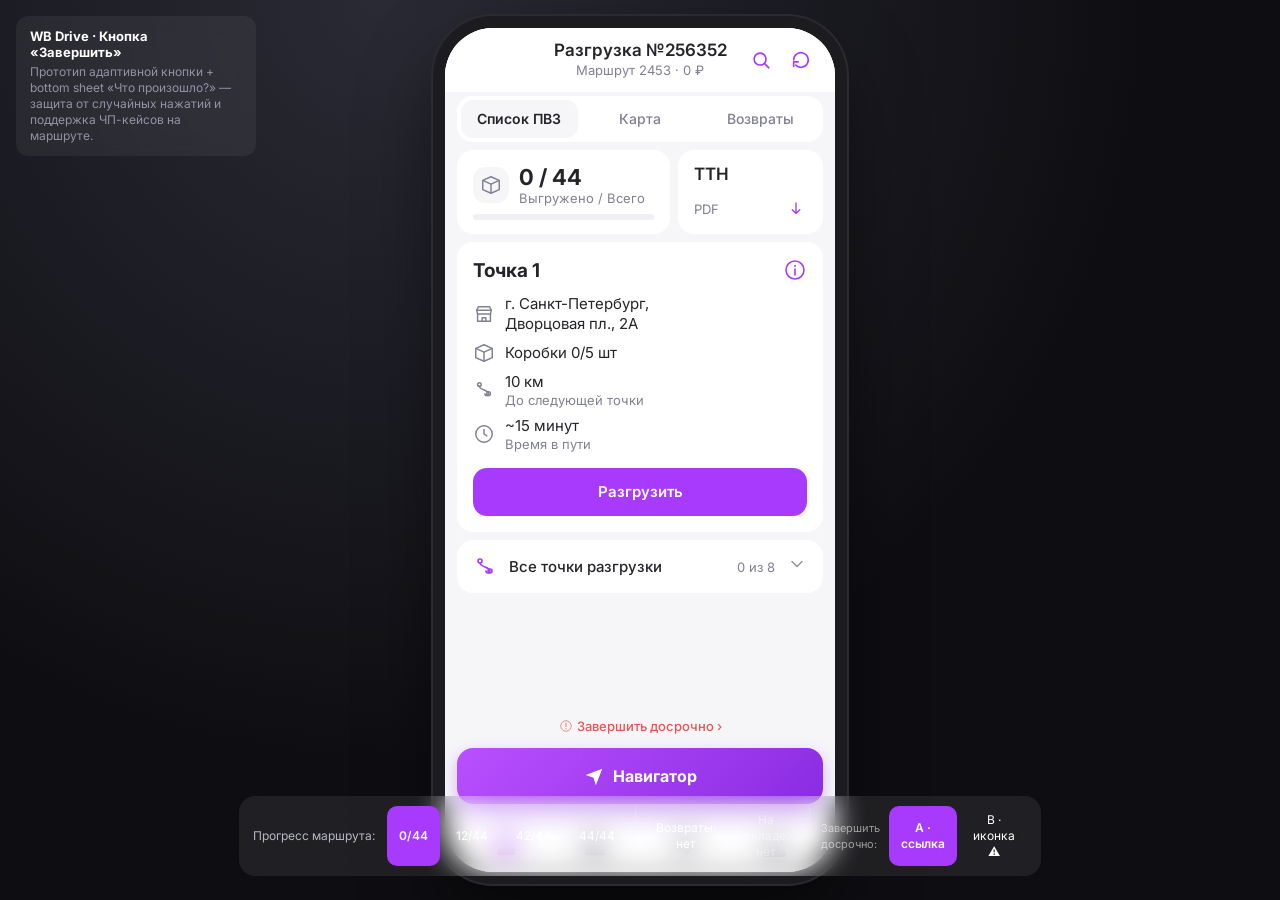
==== finish-route.html @ 44e864cf "feat(finish-route): прототип кнопки «Завершить поездку» (Склад→ПВЗ) Защита от случайных нажатий на м" ====
<!DOCTYPE html>
<html lang="ru">
<head>
    <meta charset="UTF-8" />
    <meta name="viewport" content="width=device-width, initial-scale=1.0, maximum-scale=1.0, user-scalable=no, viewport-fit=cover" />
    <meta name="theme-color" content="#f6f6f9" />
    <title>WB Drive — кнопка «Завершить» (прототип)</title>

    <link rel="preconnect" href="https://fonts.googleapis.com" />
    <link rel="preconnect" href="https://fonts.gstatic.com" crossorigin />
    <link href="https://fonts.googleapis.com/css2?family=Inter:wght@400;500;600;700&family=Roboto:wght@400&display=swap" rel="stylesheet" />

    <link rel="stylesheet" href="styles.css?v=8" />
    <link rel="stylesheet" href="finish-route.css?v=7" />
</head>
<body>
    <!-- Подсказка для десктопа -->
    <aside class="desk-hint" aria-hidden="true">
        <div class="desk-hint__inner">
            <strong>WB Drive · Кнопка «Завершить»</strong>
            <span>Прототип адаптивной кнопки + bottom sheet «Что произошло?» — защита от случайных нажатий и поддержка ЧП-кейсов на маршруте.</span>
        </div>
    </aside>

    <!-- Переключатель состояний прогресса (виден только на десктопе) -->
    <div class="state-switcher" id="stateSwitcher" aria-label="Демо-состояния">
        <span class="state-switcher__label">Прогресс маршрута:</span>
        <div class="state-switcher__buttons" id="stateButtons"></div>
    </div>

    <!-- Мобильный фрейм -->
    <div class="phone" id="phone">
        <div class="phone__screen" id="screen">
            <!-- Контент рендерится JS -->
        </div>
    </div>

    <!-- SVG sprite -->
    <svg width="0" height="0" style="position:absolute" aria-hidden="true">
        <defs>
            <!-- Базовые -->
            <symbol id="i-search" viewBox="0 0 24 24">
                <circle cx="11" cy="11" r="6.5" fill="none" stroke="currentColor" stroke-width="1.8"/>
                <path d="M16 16l4.5 4.5" fill="none" stroke="currentColor" stroke-width="1.8" stroke-linecap="round"/>
            </symbol>
            <symbol id="i-refresh" viewBox="0 0 24 24">
                <path d="M4 12a8 8 0 1 1 2.34 5.66" fill="none" stroke="currentColor" stroke-width="1.8" stroke-linecap="round"/>
                <path d="M4 19v-5h5" fill="none" stroke="currentColor" stroke-width="1.8" stroke-linecap="round" stroke-linejoin="round"/>
            </symbol>
            <symbol id="i-close" viewBox="0 0 24 24">
                <path d="M6 6l12 12M18 6L6 18" fill="none" stroke="currentColor" stroke-width="1.8" stroke-linecap="round"/>
            </symbol>
            <symbol id="i-chevron-down" viewBox="0 0 24 24">
                <path d="M6 9l6 6 6-6" fill="none" stroke="currentColor" stroke-width="1.8" stroke-linecap="round" stroke-linejoin="round"/>
            </symbol>
            <symbol id="i-chevron-right" viewBox="0 0 24 24">
                <path d="M9 6l6 6-6 6" fill="none" stroke="currentColor" stroke-width="1.8" stroke-linecap="round" stroke-linejoin="round"/>
            </symbol>
            <symbol id="i-info" viewBox="0 0 24 24">
                <circle cx="12" cy="12" r="9" fill="none" stroke="currentColor" stroke-width="1.6"/>
                <circle cx="12" cy="8" r="1" fill="currentColor"/>
                <path d="M12 11v6" fill="none" stroke="currentColor" stroke-width="1.6" stroke-linecap="round"/>
            </symbol>
            <symbol id="i-arrow-down" viewBox="0 0 24 24">
                <path d="M12 4v14m0 0l-5-5m5 5l5-5" fill="none" stroke="currentColor" stroke-width="1.8" stroke-linecap="round" stroke-linejoin="round"/>
            </symbol>

            <!-- Иконки точки -->
            <symbol id="i-shop" viewBox="0 0 24 24">
                <path d="M4 8h16l-1 4H5L4 8z" fill="none" stroke="currentColor" stroke-width="1.6" stroke-linejoin="round"/>
                <path d="M5 12v8h14v-8" fill="none" stroke="currentColor" stroke-width="1.6" stroke-linejoin="round"/>
                <path d="M4 8l2-4h12l2 4" fill="none" stroke="currentColor" stroke-width="1.6" stroke-linejoin="round"/>
                <path d="M10 20v-4h4v4" fill="none" stroke="currentColor" stroke-width="1.6" stroke-linejoin="round"/>
            </symbol>
            <symbol id="i-warehouse" viewBox="0 0 24 24">
                <path d="M3 10l9-5 9 5v9a1 1 0 01-1 1H4a1 1 0 01-1-1v-9z" fill="none" stroke="currentColor" stroke-width="1.6" stroke-linejoin="round"/>
                <rect x="8" y="13" width="8" height="7" fill="none" stroke="currentColor" stroke-width="1.6"/>
                <path d="M8 17h8" stroke="currentColor" stroke-width="1.6"/>
                <text x="12" y="9" font-family="Inter" font-size="3.5" font-weight="700" text-anchor="middle" fill="currentColor">WB</text>
            </symbol>
            <symbol id="i-box" viewBox="0 0 24 24">
                <path d="M3 7l9-4 9 4-9 4-9-4z" fill="none" stroke="currentColor" stroke-width="1.6" stroke-linejoin="round"/>
                <path d="M3 7v10l9 4 9-4V7" fill="none" stroke="currentColor" stroke-width="1.6" stroke-linejoin="round"/>
                <path d="M12 11v10" fill="none" stroke="currentColor" stroke-width="1.6"/>
            </symbol>
            <symbol id="i-route" viewBox="0 0 24 24">
                <path d="M7 4a2 2 0 110 4 2 2 0 010-4z" fill="none" stroke="currentColor" stroke-width="1.6"/>
                <path d="M7 8c0 4 10 4 10 8a2 2 0 11-4 0" fill="none" stroke="currentColor" stroke-width="1.6" stroke-linecap="round"/>
                <path d="M17 18a2 2 0 110-4 2 2 0 010 4z" fill="none" stroke="currentColor" stroke-width="1.6"/>
            </symbol>
            <symbol id="i-clock" viewBox="0 0 24 24">
                <circle cx="12" cy="12" r="9" fill="none" stroke="currentColor" stroke-width="1.6"/>
                <path d="M12 7v5l3 2" fill="none" stroke="currentColor" stroke-width="1.6" stroke-linecap="round" stroke-linejoin="round"/>
            </symbol>
            <symbol id="i-file" viewBox="0 0 24 24">
                <path d="M7 3h7l4 4v13a1 1 0 01-1 1H7a1 1 0 01-1-1V4a1 1 0 011-1z" fill="none" stroke="currentColor" stroke-width="1.6" stroke-linejoin="round"/>
                <path d="M14 3v4h4" fill="none" stroke="currentColor" stroke-width="1.6" stroke-linejoin="round"/>
                <path d="M9 13h6M9 16h4" stroke="currentColor" stroke-width="1.6" stroke-linecap="round"/>
            </symbol>

            <!-- Статусы точек -->
            <symbol id="i-check" viewBox="0 0 24 24">
                <path d="M5 12l4.5 4.5L19 7" fill="none" stroke="currentColor" stroke-width="2.2" stroke-linecap="round" stroke-linejoin="round"/>
            </symbol>
            <symbol id="i-dot" viewBox="0 0 24 24">
                <circle cx="12" cy="12" r="4" fill="currentColor"/>
            </symbol>

            <!-- Тревога / навигация -->
            <symbol id="i-warning" viewBox="0 0 24 24">
                <circle cx="12" cy="12" r="9" fill="none" stroke="currentColor" stroke-width="1.6"/>
                <path d="M12 7v6" stroke="currentColor" stroke-width="2" stroke-linecap="round"/>
                <circle cx="12" cy="16.5" r="1.1" fill="currentColor"/>
            </symbol>
            <symbol id="i-navigator" viewBox="0 0 24 24">
                <path d="M3 11l18-7-7 18-2.5-8L3 11z" fill="currentColor"/>
            </symbol>
            <symbol id="i-phone" viewBox="0 0 24 24">
                <path d="M5 4h3l2 5-2.5 1.5a11 11 0 005 5L14 13l5 2v3a2 2 0 01-2 2A14 14 0 013 6a2 2 0 012-2z" fill="currentColor"/>
            </symbol>
            <symbol id="i-back" viewBox="0 0 24 24">
                <path d="M15 6l-6 6 6 6" fill="none" stroke="currentColor" stroke-width="1.8" stroke-linecap="round" stroke-linejoin="round"/>
            </symbol>
            <symbol id="i-arrow-right" viewBox="0 0 24 24">
                <path d="M5 12h14m0 0l-6-6m6 6l-6 6" fill="none" stroke="currentColor" stroke-width="2" stroke-linecap="round" stroke-linejoin="round"/>
            </symbol>
            <symbol id="i-confetti" viewBox="0 0 24 24">
                <path d="M5 19l4-12 8 6-12 6z" fill="none" stroke="currentColor" stroke-width="1.6" stroke-linejoin="round"/>
                <path d="M16 4l1 2M19 7l2 1M18 11l2-1" stroke="currentColor" stroke-width="1.6" stroke-linecap="round"/>
            </symbol>

            <!-- Иконки тапбара (из основного прототипа) -->
            <symbol id="i-briefcase" viewBox="0 0 24 24">
                <path fill="currentColor" fill-rule="evenodd" d="M10 15c0 .5523.4477 1 1 1h2c.5523 0 1-.4477 1-1h6c.5523 0 1 .4477 1 1v4c0 1.1046-.8954 2-2 2H5c-1.1046 0-2-.8954-2-2v-4c0-.5523.4477-1 1-1h6zm4-13c1.6568 0 3 1.3432 3 3v2h3c1.1046 0 2 .8954 2 2v2c0 1.1046-.8954 2-2 2h-6c0-.5523-.4477-1-1-1h-2c-.5523 0-1 .4477-1 1H4c-1.1046 0-2-.8954-2-2V9c0-1.1046.8954-2 2-2h3V5c0-1.6568 1.3432-3 3-3zm0 2h-4c-.5523 0-1 .4477-1 1v2h6V5c0-.5523-.4477-1-1-1z" clip-rule="evenodd"/>
            </symbol>
            <symbol id="i-wallet" viewBox="0 0 24 24">
                <path fill="currentColor" fill-rule="evenodd" d="M17.1094 2.8083c1.0595-.0952 2.0086.6559 2.1592 1.7089.0078.0547-.0329.1052-.0879.1094L4.8584 5.7341c-.6897.0874-.8584.4926-.8584.9902 0 .7044.571 1.2752 1.2754 1.2754H20c1.1045 0 1.9998.8956 2 2v10c0 1.1046-.8954 2-2 2H4c-1.1046 0-2-.8954-2-2V6.7243c0-1.4929.6067-2.7244 2.5762-2.9697zM18.0117 13c-1.12 0-2.0117.8917-2.0117 2.0114 0 1.12.8917 1.9883 2.0117 1.9883C19.1316 16.9995 20 16.1313 20 15.0114c0-1.1199-.8684-2.0116-1.9883-2.0117z" clip-rule="evenodd"/>
            </symbol>
            <symbol id="i-chat" viewBox="0 0 24 24">
                <path fill="currentColor" fill-rule="evenodd" d="M12 2c5.1276 0 9.9998 2.556 10 8.333-.6507 7.4835-6.6374 10.3936-9.2295 11.3096-.6014.2124-1.1875-.246-1.1875-.8838v-1.0479c-.0001-.5692-.4713-1.0322-1.0391-1.0742C8.0629 18.4532 2 17.2927 2 10.333 2.0002 4.556 6.8724 2 12 2zM7 11c-.5523 0-1 .4477-1 1s.4477 1 1 1h6c.5523 0 1-.4477 1-1s-.4477-1-1-1H7zm0-4c-.5523 0-1 .4477-1 1 0 .5523.4477 1 1 1h10c.5523 0 1-.4477 1-1 0-.5523-.4477-1-1-1H7z" clip-rule="evenodd"/>
            </symbol>
            <symbol id="i-profile-tab" viewBox="0 0 20 20">
                <path fill="currentColor" d="M14.3441 5.2632C14.3441 2.6565 13.2581 0 9.9999 0C6.7418 0 5.6557 2.6079 5.6557 5.2632C5.6557 7.9184 7.5808 10 9.9999 10C12.4191 10 14.3441 7.8698 14.3441 5.2632Z"/>
                <path fill="currentColor" d="M20 18.1818C20 19.186 19.186 20 18.1818 20H1.8182C0.814 20 0 19.186 0 18.1818V17.7234C0.0655 16.7769 0.5023 15.7455 1.1711 15.0592C2.5785 13.6149 5.5463 11.8182 10 11.8182C14.8804 11.8182 17.7497 13.7285 19.0092 15.1614C19.5612 15.7895 19.9427 16.8966 20 17.7234V18.1818Z"/>
            </symbol>
        </defs>
    </svg>

    <script src="finish-route.js?v=7"></script>
</body>
</html>
---- styles.css ----
/* ============================================================
   WB Drive · Help (prototype)
   Дизайн-токены взяты 1:1 из Figma:
     - --mo-bg-level--1, --mo-bg-level-1-base, --mo-bg-level-2
     - --mo-text-icon-primary, --mo-text-icon-secondary
     - --mo-separator-default
     - радиусы CRx4 (16), CRx6 (24), CRx7 (28)
     - spacing SPx0.5..SPx4 (2..16)
     - typography: action 17/20, body 15/20, title2 19/23, title1 24/29
   ============================================================ */

:root {
    /* — Colors — */
    --mo-bg-level--1: #f6f6f9;
    --mo-bg-level-1-base: #ffffff;
    --mo-bg-level-2: #f6f6f9;
    --mo-bg-level-3: #efeff4;
    --mo-text-icon-primary: #242429;
    --mo-text-icon-secondary: #808093;
    --mo-text-icon-tertiary: #9393a5;
    --mo-controls-secondary-default: #f1f1f5;
    --mo-controls-text-icon-secondary-default: #8f8fa3;
    --mo-separator-default: rgba(119, 119, 136, 0.15);
    --mo-accent-purple: #a73afd; /* WB-фиолетовый из дизайн-системы (DS UI-kit) */
    --mo-accent-purple-soft: rgba(167, 58, 253, 0.08);
    --mo-tabbar-inactive: #808093; /* Цвет неактивных иконок таббара из Figma */

    /* Chips-табы из дизайн-системы (--chips/bg|text/defaulton|defaultoff) */
    --chips-bg-on: #f2e6fe;
    --chips-text-on: #a73afd;
    --chips-bg-off: #f3f3f7;
    --chips-text-off: #242429;
    --mo-warning-bg: #fff4d6;
    --mo-warning-fg: #8a6300;
    --mo-info-bg: #e8eaff;
    --mo-info-fg: #3938a3;

    /* — Radii — */
    --mo-CRx2: 8px;
    --mo-CRx4: 16px;
    --mo-CRx5: 20px;
    --mo-CRx6: 24px;
    --mo-CRx7: 28px;
    --mo-CRpill: 999px;

    /* — Spacing — */
    --mo-SPx0-5: 2px;
    --mo-SPx1: 4px;
    --mo-SPx1-5: 6px;
    --mo-SPx2: 8px;
    --mo-SPx3: 12px;
    --mo-SPx4: 16px;
    --mo-SPx5: 20px;
    --mo-SPx6: 24px;

    /* — Typography (Figma: ALS Hauss → fallback Inter) — */
    --font-family: 'Inter', -apple-system, BlinkMacSystemFont, 'Segoe UI', Roboto, 'Helvetica Neue', sans-serif;
    --font-size-body: 15px;
    --font-line-body: 20px;
    --font-size-action: 17px;
    --font-line-action: 20px;
    --font-size-title2: 19px;
    --font-line-title2: 23px;
    --font-size-title1: 24px;
    --font-line-title1: 29px;
    --font-size-caption: 13px;
    --font-line-caption: 16px;

    /* — Shadows — */
    --mo-shadow-tabbar: 0 -4px 8px rgba(24, 24, 27, 0.07);
    --mo-shadow-card: 0 4px 16px rgba(24, 24, 27, 0.06);
}

/* ============================================================
   Reset
   ============================================================ */
*,
*::before,
*::after {
    box-sizing: border-box;
}

html,
body {
    margin: 0;
    padding: 0;
    height: 100%;
    background: #18181b;
    font-family: var(--font-family);
    color: var(--mo-text-icon-primary);
    -webkit-font-smoothing: antialiased;
    -moz-osx-font-smoothing: grayscale;
}

button {
    font-family: inherit;
    border: none;
    background: none;
    padding: 0;
    cursor: pointer;
    color: inherit;
}

ul,
ol {
    margin: 0;
    padding: 0;
    list-style: none;
}

a {
    color: inherit;
    text-decoration: none;
}

/* Защита от «гигантских» SVG: если у иконки в .phone не задан размер
   (ни через атрибуты, ни через специфичный CSS-селектор) — даём ей
   дефолт 24×24, чтобы она не вылезла за макет в дефолтных 300×150.
   Скоуп ограничен .phone, чтобы не задеть спрайт с <symbol>'ами,
   а селектор :not([width]) — чтобы не переопределить иконки
   статус-бара (там свои нестандартные размеры). */
.phone svg:not([width]) {
    flex-shrink: 0;
    width: 24px;
    height: 24px;
}

/* ============================================================
   Phone frame (макет видим на десктопе как «телефон в руке»)
   ============================================================ */
.desk-hint {
    display: none;
    position: fixed;
    top: 16px;
    left: 16px;
    z-index: 10;
    color: #9393a5;
    font-size: 12px;
    line-height: 16px;
    max-width: 240px;
}
.desk-hint__inner {
    display: flex;
    flex-direction: column;
    gap: 4px;
    padding: 12px 14px;
    border-radius: 12px;
    background: rgba(255, 255, 255, 0.06);
    backdrop-filter: blur(10px);
}
.desk-hint strong {
    color: #fff;
    font-size: 13px;
}

@media (min-width: 600px) {
    body {
        background: radial-gradient(circle at 30% 0%, #2a2a35 0%, #0e0e12 60%);
        min-height: 100vh;
        display: grid;
        place-items: center;
    }
    .desk-hint {
        display: block;
    }
}

/* Переключатель прототипа (виден только на десктопе, не мешает в мобайле) */
.proto-switch {
    display: none;
    position: fixed;
    top: 16px;
    right: 16px;
    z-index: 20;
    background: rgba(255, 255, 255, 0.06);
    backdrop-filter: blur(10px);
    color: #fff;
    padding: 8px 14px;
    border-radius: 20px;
    font-size: 12px;
    line-height: 16px;
    text-decoration: none;
    transition: background 0.15s ease;
}
.proto-switch:hover {
    background: rgba(255, 255, 255, 0.12);
}
@media (min-width: 600px) {
    .proto-switch {
        display: block;
    }
}

.phone {
    width: 100%;
    max-width: 100%;
    height: 100vh;
    height: 100dvh;
    background: var(--mo-bg-level--1);
    overflow: hidden;
    position: relative;
}

.phone__screen {
    height: 100%;
    overflow: hidden;
    position: relative;
}

@media (min-width: 600px) {
    .phone {
        width: 390px;
        height: 844px;
        border-radius: 48px;
        box-shadow:
            0 0 0 12px #1c1c20,
            0 0 0 14px #2a2a30,
            0 40px 80px rgba(0, 0, 0, 0.6);
        overflow: hidden;
    }
    .phone__screen {
        border-radius: 36px;
        height: 100%;
    }
}

/* ============================================================
   Status bar (Android-style из Figma)
   ============================================================ */
.statusbar {
    height: 32px;
    padding: 0 24px;
    display: flex;
    align-items: center;
    justify-content: space-between;
    font-size: 14px;
    font-weight: 500;
    color: var(--mo-text-icon-primary);
    background: var(--mo-bg-level-1-base);
    flex-shrink: 0;
}
.statusbar__time {
    font-variant-numeric: tabular-nums;
}
.statusbar__icons {
    display: flex;
    gap: 6px;
    align-items: center;
}
.statusbar__icons span {
    display: inline-block;
    width: 16px;
    height: 12px;
    background: currentColor;
    -webkit-mask-repeat: no-repeat;
    -webkit-mask-position: center;
    -webkit-mask-size: contain;
    mask-repeat: no-repeat;
    mask-position: center;
    mask-size: contain;
}

/* ============================================================
   Layout: page = column (header + scrollable content + tabbar)
   ============================================================ */
.page {
    display: flex;
    flex-direction: column;
    height: 100%;
    background: var(--mo-bg-level--1);
}

.page__scroll {
    flex: 1;
    overflow-y: auto;
    overflow-x: hidden;
    -webkit-overflow-scrolling: touch;
}

.page__scroll::-webkit-scrollbar {
    width: 0;
}

/* ============================================================
   Navbar
   ============================================================ */
.navbar {
    background: var(--mo-bg-level-1-base);
    padding: 8px 8px 12px;
    display: flex;
    align-items: center;
    gap: 4px;
    min-height: 44px;
    flex-shrink: 0;
    border-bottom-left-radius: var(--mo-CRx6);
    border-bottom-right-radius: var(--mo-CRx6);
}
.navbar--flat {
    border-radius: 0;
    border-bottom: 1px solid var(--mo-separator-default);
    padding: 8px 12px;
}
.navbar__btn {
    width: 44px;
    height: 44px;
    border-radius: 50%;
    display: grid;
    place-items: center;
    color: var(--mo-text-icon-primary);
    flex-shrink: 0;
    transition: background 0.15s ease;
}
.navbar__btn:active {
    background: var(--mo-controls-secondary-default);
}
.navbar__btn svg {
    width: 24px;
    height: 24px;
}
.navbar__title {
    flex: 1;
    text-align: center;
    font-size: var(--font-size-action);
    line-height: var(--font-line-action);
    font-weight: 600;
    color: var(--mo-text-icon-primary);
    overflow: hidden;
    white-space: nowrap;
    text-overflow: ellipsis;
    /* Симметрию обеспечивают две навбар-кнопки 44x44 слева и справа
       (правая может быть невидимым placeholder'ом). */
}

/* Большая шапка профиля */
.profile-header {
    background: var(--mo-bg-level-1-base);
    border-bottom-left-radius: var(--mo-CRx6);
    border-bottom-right-radius: var(--mo-CRx6);
    padding-bottom: 8px;
}
.profile-header__top {
    display: flex;
    justify-content: flex-end;
    padding: 12px 20px 0;
}
.profile-header__top button {
    width: 44px;
    height: 44px;
    display: grid;
    place-items: center;
    color: var(--mo-accent-purple);
}
.profile-header__top button svg {
    width: 24px;
    height: 24px;
}
.profile-avatar {
    margin: 0 auto;
    width: 88px;
    height: 88px;
    border-radius: var(--mo-CRx7);
    background: var(--mo-bg-level-2);
    display: grid;
    place-items: center;
    color: var(--mo-text-icon-tertiary);
}
.profile-name {
    text-align: center;
    margin-top: 12px;
    font-size: var(--font-size-title1);
    line-height: var(--font-line-title1);
    font-weight: 700;
}
.profile-role {
    text-align: center;
    margin-top: 4px;
    font-size: var(--font-size-body);
    line-height: var(--font-line-body);
    color: var(--mo-text-icon-secondary);
}
.profile-databtn {
    margin: 12px auto 16px;
    display: flex;
    align-items: center;
    gap: 6px;
    color: var(--mo-controls-text-icon-secondary-default);
    font-size: var(--font-size-body);
    line-height: var(--font-line-body);
    font-weight: 500;
}
.profile-databtn svg {
    width: 16px;
    height: 16px;
}

/* ============================================================
   Card (контейнер группы list-item'ов)
   ============================================================ */
.card {
    background: var(--mo-bg-level-1-base);
    border-radius: var(--mo-CRx4);
    margin: 8px;
    padding: 16px;
    overflow: hidden;
}
.card + .card {
    margin-top: 0;
}
.card__title {
    font-size: var(--font-size-title2);
    line-height: var(--font-line-title2);
    font-weight: 700;
    color: var(--mo-text-icon-primary);
    margin: 0 0 4px;
}
.card__subtitle {
    font-size: var(--font-size-body);
    line-height: var(--font-line-body);
    color: var(--mo-text-icon-secondary);
    margin: 0 0 8px;
}

/* ============================================================
   List item (точно как в Figma 🔷 listItem / basic)
   ============================================================ */
.list-item {
    display: flex;
    align-items: center;
    gap: 16px;
    width: 100%;
    text-align: left;
    padding: 8px 0;
    position: relative;
    transition: background 0.15s ease;
    border-radius: 8px;
}
.list-item:active {
    background: var(--mo-bg-level--1);
}
.list-item + .list-item {
    border-top: 1px solid var(--mo-separator-default);
}
.list-item__icon {
    width: 24px;
    height: 24px;
    flex-shrink: 0;
    color: var(--mo-accent-purple);
    display: grid;
    place-items: center;
}
.list-item__icon svg {
    width: 24px;
    height: 24px;
}
.list-item__body {
    flex: 1;
    min-width: 0;
    display: flex;
    flex-direction: column;
    gap: 2px;
    padding: 4px 0;
}
.list-item__title {
    font-size: var(--font-size-action);
    line-height: var(--font-line-action);
    color: var(--mo-text-icon-primary);
    font-weight: 400;
    margin: 0;
    overflow: hidden;
    text-overflow: ellipsis;
}
.list-item__desc {
    font-size: var(--font-size-body);
    line-height: var(--font-line-body);
    color: var(--mo-text-icon-secondary);
    margin: 0;
    overflow: hidden;
    text-overflow: ellipsis;
    display: -webkit-box;
    -webkit-line-clamp: 2;
    -webkit-box-orient: vertical;
}
.list-item__chevron {
    width: 24px;
    height: 24px;
    flex-shrink: 0;
    color: var(--mo-text-icon-tertiary);
    display: grid;
    place-items: center;
}
.list-item__chevron svg {
    width: 24px;
    height: 24px;
}

/* ============================================================
   Поиск
   ============================================================ */
.search {
    margin: 8px;
    background: var(--mo-controls-secondary-default);
    border-radius: var(--mo-CRpill);
    display: flex;
    align-items: center;
    padding: 0 14px;
    height: 44px;
}
.search__icon {
    color: var(--mo-text-icon-tertiary);
    margin-right: 10px;
    display: grid;
    place-items: center;
}
.search__icon svg {
    width: 20px;
    height: 20px;
}
.search__input {
    flex: 1;
    border: none;
    outline: none;
    background: transparent;
    font-size: var(--font-size-action);
    line-height: var(--font-line-action);
    color: var(--mo-text-icon-primary);
    font-family: var(--font-family);
    min-width: 0;
}
.search__input::placeholder {
    color: var(--mo-text-icon-tertiary);
}
.search__clear {
    color: var(--mo-text-icon-tertiary);
    width: 24px;
    height: 24px;
    display: grid;
    place-items: center;
    border-radius: 50%;
}
.search__clear svg {
    width: 16px;
    height: 16px;
}
.search__clear[hidden] {
    display: none;
}

/* ============================================================
   Tabs / Chips (паттерн из DS UI-kit: --chips/bg|text/defaulton|off)
   Видим как в Figma /3-Баланс/История вывода средств:
   активный — soft purple (#F2E6FE / #A73AFD),
   неактивный — серый чип с тёмным текстом (#F3F3F7 / #242429).
   ============================================================ */
.tabs {
    position: sticky;
    top: 0;
    z-index: 5;
    background: var(--mo-bg-level--1);
    /* DS-отступы контейнера .🔶 addons: pt 8, pb 12, px 16 */
    padding: 8px 0 12px;
}
.tabs__row {
    display: flex;
    gap: 8px; /* DS: --spx2 */
    padding: 0 16px; /* DS: --spx4 */
    overflow-x: auto;
    overflow-y: hidden;
    scroll-behavior: smooth;
    -webkit-overflow-scrolling: touch;
    scrollbar-width: none;
}
.tabs__row::-webkit-scrollbar {
    display: none;
}
.tabchip {
    flex-shrink: 0;
    /* DS-композиция отступов: chip py 7px + label py 2px = 9px,
       chip px 8px + label px 4px = 12px */
    padding: 9px 12px;
    border-radius: 12px; /* DS: --brx3 */
    background: var(--chips-bg-off);
    color: var(--chips-text-off);
    font-size: 15px; /* DS: Body/body — horse */
    line-height: 22px;
    font-weight: 400;
    white-space: nowrap;
    transition: background 0.15s ease, color 0.15s ease;
    border: none;
}
.tabchip:active {
    filter: brightness(0.95);
}
.tabchip.is-active {
    background: var(--chips-bg-on);
    color: var(--chips-text-on);
}

.tab-intro {
    padding: 8px 16px 0;
    font-size: var(--font-size-body);
    line-height: var(--font-line-body);
    color: var(--mo-text-icon-secondary);
}

/* ============================================================
   Featured-карточка (Начало работы)
   ============================================================ */
.featured {
    display: flex;
    gap: 12px;
    align-items: center;
    background: linear-gradient(135deg, #2a1a3e 0%, #4d1f5a 60%, #7a2491 100%);
    color: #fff;
    margin: 0 8px 8px;
    padding: 16px;
    border-radius: var(--mo-CRx4);
    position: relative;
    overflow: hidden;
    text-align: left;
    width: calc(100% - 16px);
}
.featured::before {
    content: '';
    position: absolute;
    inset: 0;
    background: radial-gradient(circle at 90% 20%, rgba(255, 255, 255, 0.18), transparent 50%);
    pointer-events: none;
}
.featured__icon {
    width: 56px;
    height: 56px;
    border-radius: var(--mo-CRx4);
    background: rgba(255, 255, 255, 0.14);
    display: grid;
    place-items: center;
    color: #fff;
    flex-shrink: 0;
    position: relative;
    z-index: 1;
}
.featured__icon svg {
    width: 28px;
    height: 28px;
}
.featured__text {
    flex: 1;
    position: relative;
    z-index: 1;
}
.featured__title {
    font-size: var(--font-size-action);
    line-height: var(--font-line-action);
    font-weight: 600;
    margin: 0 0 4px;
}
.featured__subtitle {
    font-size: var(--font-size-caption);
    line-height: var(--font-line-caption);
    opacity: 0.85;
    margin: 0;
}
.featured__chevron {
    color: rgba(255, 255, 255, 0.7);
    flex-shrink: 0;
    position: relative;
    z-index: 1;
}
.featured__chevron svg {
    width: 24px;
    height: 24px;
}

/* ============================================================
   Поддержка-CTA внизу
   ============================================================ */
.support-cta {
    margin: 0 8px 16px;
    padding: 16px;
    background: var(--mo-bg-level-1-base);
    border-radius: var(--mo-CRx4);
    display: flex;
    gap: 12px;
    align-items: center;
    text-align: left;
    width: calc(100% - 16px);
}
.support-cta__icon {
    width: 44px;
    height: 44px;
    border-radius: 50%;
    background: var(--mo-accent-purple-soft);
    color: var(--mo-accent-purple);
    display: grid;
    place-items: center;
    flex-shrink: 0;
}
.support-cta__icon svg {
    width: 24px;
    height: 24px;
}
.support-cta__body {
    flex: 1;
}
.support-cta__title {
    font-size: var(--font-size-action);
    line-height: var(--font-line-action);
    font-weight: 600;
    margin: 0 0 2px;
}
.support-cta__desc {
    font-size: var(--font-size-body);
    line-height: var(--font-line-body);
    color: var(--mo-text-icon-secondary);
    margin: 0;
}

/* ============================================================
   Tabbar
   ============================================================ */
.tabbar {
    background: var(--mo-bg-level-1-base);
    box-shadow: var(--mo-shadow-tabbar);
    flex-shrink: 0;
    padding-bottom: env(safe-area-inset-bottom);
}
.tabbar__row {
    display: flex;
}
.tabbar__tab {
    flex: 1;
    display: grid;
    place-items: center;
    padding: 12px 8px;
    color: var(--mo-tabbar-inactive);
}
.tabbar__tab svg {
    width: 24px;
    height: 24px;
}
.tabbar__tab.is-active {
    color: var(--mo-accent-purple);
}
.tabbar__home {
    width: 72px;
    height: 2px;
    background: var(--mo-text-icon-primary);
    margin: 24px auto 8px;
    border-radius: 8px;
}

/* ============================================================
   Версия приложения
   ============================================================ */
.app-version {
    padding: 16px;
    text-align: center;
    font-family: 'Roboto', sans-serif;
    font-size: 12px;
    line-height: 16px;
}
.app-version__label {
    color: var(--mo-text-icon-tertiary);
}
.app-version__value {
    color: #000;
}

/* ============================================================
   Article (имитация WebView)
   ============================================================ */
.webview-badge {
    position: absolute;
    top: 6px;
    right: 8px;
    background: rgba(0, 0, 0, 0.65);
    color: #fff;
    padding: 4px 8px;
    border-radius: 6px;
    font-size: 10px;
    line-height: 12px;
    letter-spacing: 0.4px;
    text-transform: uppercase;
    font-weight: 600;
    z-index: 10;
    pointer-events: none;
}

.article {
    padding: 8px 16px 32px;
    background: var(--mo-bg-level-1-base);
}
.article h1 {
    font-size: var(--font-size-title1);
    line-height: var(--font-line-title1);
    font-weight: 700;
    color: var(--mo-text-icon-primary);
    margin: 16px 0 12px;
}
.article h2 {
    font-size: var(--font-size-title2);
    line-height: var(--font-line-title2);
    font-weight: 700;
    color: var(--mo-text-icon-primary);
    margin: 24px 0 8px;
}
.article p {
    font-size: var(--font-size-action);
    line-height: 24px;
    color: var(--mo-text-icon-primary);
    margin: 0 0 12px;
}
.article ul,
.article ol {
    padding-left: 24px;
    margin: 0 0 12px;
}
.article ul li,
.article ol li {
    font-size: var(--font-size-action);
    line-height: 24px;
    color: var(--mo-text-icon-primary);
    margin-bottom: 8px;
    list-style: revert;
}
.article ul li::marker {
    color: var(--mo-accent-purple);
}
.article ol li::marker {
    color: var(--mo-accent-purple);
    font-weight: 600;
}
.article strong {
    font-weight: 600;
}

.callout {
    border-radius: 12px;
    padding: 12px 14px;
    margin: 16px 0;
    font-size: var(--font-size-body);
    line-height: 22px;
    border-left: 3px solid;
}
.callout strong {
    display: block;
    margin-bottom: 4px;
    font-weight: 600;
}
.callout--info {
    background: var(--mo-info-bg);
    color: var(--mo-info-fg);
    border-color: #5856d6;
}
.callout--warning {
    background: var(--mo-warning-bg);
    color: var(--mo-warning-fg);
    border-color: #d4a017;
}

.article__meta {
    margin-top: 32px;
    padding-top: 16px;
    border-top: 1px solid var(--mo-separator-default);
    font-size: var(--font-size-caption);
    line-height: var(--font-line-caption);
    color: var(--mo-text-icon-tertiary);
    display: flex;
    justify-content: space-between;
}

/* ============================================================
   Section header
   ============================================================ */
.section {
    padding: 8px;
}
.section__title {
    font-size: var(--font-size-title2);
    line-height: var(--font-line-title2);
    font-weight: 700;
    margin: 16px 8px 8px;
    display: flex;
    align-items: center;
    gap: 6px;
}
.section__title svg {
    width: 18px;
    height: 18px;
    color: var(--mo-accent-purple);
}

/* ============================================================
   Empty / search results
   ============================================================ */
.empty {
    padding: 48px 24px;
    text-align: center;
}
.empty__title {
    font-size: var(--font-size-title2);
    line-height: var(--font-line-title2);
    font-weight: 600;
    margin: 0 0 8px;
}
.empty__desc {
    font-size: var(--font-size-body);
    line-height: var(--font-line-body);
    color: var(--mo-text-icon-secondary);
    margin: 0;
}

mark.match {
    background: rgba(203, 17, 171, 0.18);
    color: var(--mo-accent-purple);
    padding: 0 2px;
    border-radius: 3px;
}

/* ============================================================
   Page transitions (мягкие, чтобы напоминало нативку)
   ============================================================ */
@keyframes slide-in-right {
    from {
        opacity: 0;
        transform: translateX(8px);
    }
    to {
        opacity: 1;
        transform: translateX(0);
    }
}
.page--enter {
    animation: slide-in-right 0.25s ease;
}
---- finish-route.css ----
/* ============================================================
   WB Drive · Прототип кнопки «Завершить» на маршруте Склад→ПВЗ
   Доп. стили поверх общего styles.css (токены из :root).
   ============================================================ */

:root {
    --fr-destructive-fg: #e53935;
    --fr-destructive-bg: #fff0f0;
    --fr-success-fg: #1aa260;
    --fr-success-bg: #e5f6ed;
    --fr-progress-track: #efeff4;
    --fr-progress-fill: var(--mo-accent-purple);
    --fr-emergency-fg: #c92a2a;
    --fr-emergency-bg: #fff0f0;
    --fr-emergency-bg-soft: #fff8f8;
}

/* ============================================================
   Переключатель состояний (демо-плашка над фреймом)
   ============================================================ */
.state-switcher {
    display: none;
    position: fixed;
    bottom: 24px;
    left: 50%;
    transform: translateX(-50%);
    z-index: 20;
    background: rgba(255, 255, 255, 0.08);
    backdrop-filter: blur(14px);
    padding: 10px 14px;
    border-radius: 16px;
    color: #fff;
    font-size: 12px;
    line-height: 16px;
    align-items: center;
    gap: 12px;
}
@media (min-width: 600px) {
    .state-switcher {
        display: inline-flex;
    }
}
.state-switcher__label {
    color: #b8b8c4;
    white-space: nowrap;
}
.state-switcher__buttons {
    display: flex;
    gap: 4px;
}
.state-switcher__btn {
    padding: 6px 12px;
    border-radius: 10px;
    color: #fff;
    font-size: 12px;
    line-height: 16px;
    transition: background 0.15s;
}
.state-switcher__btn:hover:not(:disabled) {
    background: rgba(255, 255, 255, 0.08);
}
.state-switcher__btn.is-active {
    background: var(--mo-accent-purple);
    font-weight: 600;
}
.state-switcher__btn:disabled {
    opacity: 0.4;
    cursor: not-allowed;
}
.state-switcher__divider {
    width: 1px;
    height: 18px;
    background: rgba(255, 255, 255, 0.15);
    margin: 0 4px;
}
.state-switcher__group-label {
    font-size: 11px;
    color: rgba(255, 255, 255, 0.55);
    padding: 0 4px;
    align-self: center;
}

/* ============================================================
   Топ-бар: «Разгрузка №…»
   ============================================================ */
.fr-topbar {
    background: var(--mo-bg-level-1-base);
    padding: 12px 16px 14px;
    text-align: center;
    position: relative;
    flex-shrink: 0;
}
.fr-topbar__title {
    font-size: var(--font-size-action);
    line-height: var(--font-line-action);
    font-weight: 600;
    color: var(--mo-text-icon-primary);
}
.fr-topbar__subtitle {
    margin-top: 2px;
    font-size: 13px;
    line-height: 16px;
    color: var(--mo-text-icon-secondary);
}
.fr-topbar__actions {
    position: absolute;
    right: 16px;
    top: 50%;
    transform: translateY(-50%);
    display: flex;
    gap: 4px;
}
.fr-topbar__action {
    width: 36px;
    height: 36px;
    display: grid;
    place-items: center;
    border-radius: 50%;
    color: var(--mo-accent-purple);
}
.fr-topbar__action svg {
    width: 22px;
    height: 22px;
}

/* ============================================================
   Сегмент-табы «Список ПВЗ / Карта / Возвраты»
   ============================================================ */
.fr-segments {
    margin: 4px 12px 8px;
    background: var(--mo-bg-level-1-base);
    border-radius: 16px;
    padding: 4px;
    display: flex;
    gap: 4px;
    flex-shrink: 0;
}
.fr-segment {
    flex: 1;
    padding: 10px 12px;
    border-radius: 12px;
    text-align: center;
    font-size: 14px;
    line-height: 18px;
    font-weight: 500;
    color: var(--mo-text-icon-secondary);
    transition: background 0.15s, color 0.15s;
}
.fr-segment.is-active {
    background: var(--mo-bg-level-2);
    color: var(--mo-text-icon-primary);
    font-weight: 600;
}
.fr-segment__badge {
    display: inline-block;
    min-width: 20px;
    height: 18px;
    padding: 0 5px;
    margin-left: 4px;
    border-radius: 9px;
    background: #fff4d6;
    color: #b07900;
    font-size: 11px;
    line-height: 18px;
    font-weight: 700;
    text-align: center;
    vertical-align: 1px;
}

/* ============================================================
   Прогресс-карточка (выгружено / ТТН)
   ============================================================ */
.fr-progress-row {
    display: flex;
    gap: 8px;
    margin: 0 12px 8px;
}
.fr-progress {
    flex: 1.6;
    background: var(--mo-bg-level-1-base);
    border-radius: 16px;
    padding: 14px 16px;
    display: flex;
    flex-direction: column;
    gap: 8px;
}
.fr-progress__header {
    display: flex;
    align-items: center;
    gap: 10px;
}
.fr-progress__icon {
    width: 36px;
    height: 36px;
    border-radius: 12px;
    background: var(--mo-bg-level-2);
    display: grid;
    place-items: center;
    color: var(--mo-text-icon-secondary);
    flex-shrink: 0;
}
.fr-progress__icon svg {
    width: 22px;
    height: 22px;
}
.fr-progress.is-complete .fr-progress__icon {
    background: var(--fr-success-bg);
    color: var(--fr-success-fg);
}
.fr-progress__numbers {
    display: flex;
    flex-direction: column;
}
.fr-progress__count {
    font-size: 22px;
    line-height: 26px;
    font-weight: 700;
    color: var(--mo-text-icon-primary);
    transition: color 0.2s;
}
.fr-progress.is-complete .fr-progress__count {
    color: var(--fr-success-fg);
}
.fr-progress__label {
    font-size: 13px;
    line-height: 16px;
    color: var(--mo-text-icon-secondary);
}
.fr-progress__bar {
    height: 6px;
    background: var(--fr-progress-track);
    border-radius: 999px;
    overflow: hidden;
}
.fr-progress__fill {
    height: 100%;
    width: 0%;
    background: var(--fr-progress-fill);
    border-radius: 999px;
    transition: width 0.6s cubic-bezier(0.25, 0.8, 0.4, 1), background 0.3s;
}
.fr-progress.is-complete .fr-progress__fill {
    background: var(--fr-success-fg);
}

.fr-ttn {
    flex: 1;
    background: var(--mo-bg-level-1-base);
    border-radius: 16px;
    padding: 14px 16px;
    display: flex;
    flex-direction: column;
    justify-content: space-between;
}
.fr-ttn__title {
    font-size: 17px;
    line-height: 20px;
    font-weight: 600;
    color: var(--mo-text-icon-primary);
}
.fr-ttn__row {
    display: flex;
    align-items: center;
    justify-content: space-between;
    color: var(--mo-text-icon-secondary);
}
.fr-ttn__caption {
    font-size: 13px;
    line-height: 16px;
}
.fr-ttn__download {
    color: var(--mo-accent-purple);
    width: 22px;
    height: 22px;
    display: grid;
    place-items: center;
}
.fr-ttn__download svg {
    width: 18px;
    height: 18px;
}

/* ============================================================
   Карточка точки разгрузки
   ============================================================ */
.fr-point {
    background: var(--mo-bg-level-1-base);
    border-radius: 16px;
    margin: 0 12px 8px;
    padding: 16px;
    transition: opacity 0.3s;
}
.fr-point.is-completed {
    opacity: 0.62;
}
.fr-point__head {
    display: flex;
    align-items: center;
    justify-content: space-between;
    margin-bottom: 12px;
}
.fr-point__title {
    font-size: 19px;
    line-height: 23px;
    font-weight: 700;
    color: var(--mo-text-icon-primary);
    display: flex;
    align-items: center;
    gap: 8px;
}
.fr-point__status {
    font-size: 12px;
    line-height: 14px;
    font-weight: 600;
    padding: 4px 8px;
    border-radius: 6px;
    background: var(--fr-success-bg);
    color: var(--fr-success-fg);
    text-transform: uppercase;
    letter-spacing: 0.4px;
    display: flex;
    align-items: center;
    gap: 4px;
}
.fr-point__status svg {
    width: 14px;
    height: 14px;
}
.fr-point__info-btn {
    width: 24px;
    height: 24px;
    color: var(--mo-accent-purple);
    display: grid;
    place-items: center;
}
.fr-point__row {
    display: flex;
    align-items: center;
    gap: 10px;
    margin-bottom: 8px;
    color: var(--mo-text-icon-primary);
}
.fr-point__row svg {
    width: 22px;
    height: 22px;
    color: var(--mo-text-icon-secondary);
    flex-shrink: 0;
}
.fr-point__row-main {
    font-size: 15px;
    line-height: 20px;
}
.fr-point__row-sub {
    font-size: 13px;
    line-height: 16px;
    color: var(--mo-text-icon-secondary);
}

.fr-point__action {
    margin-top: 8px;
    width: 100%;
    padding: 14px 16px;
    border-radius: 14px;
    background: var(--mo-accent-purple-soft);
    color: var(--mo-accent-purple);
    font-size: 15px;
    line-height: 20px;
    font-weight: 600;
    text-align: center;
    transition: background 0.15s;
}
.fr-point__action:active {
    background: rgba(167, 58, 253, 0.16);
}
.fr-point.is-current .fr-point__action {
    background: var(--mo-accent-purple);
    color: #fff;
}
.fr-point.is-current .fr-point__action:active {
    background: #8e2cdc;
}

/* ============================================================
   Заглушка-стейт (Карта, пустые возвраты)
   ============================================================ */
.fr-empty-tab {
    text-align: center;
    padding: 60px 32px;
    color: var(--mo-text-icon-secondary);
}
.fr-empty-tab svg {
    width: 48px;
    height: 48px;
    color: var(--mo-text-icon-tertiary);
    margin-bottom: 16px;
}
.fr-empty-tab__title {
    font-size: 17px;
    line-height: 22px;
    font-weight: 600;
    color: var(--mo-text-icon-primary);
    margin-bottom: 6px;
}
.fr-empty-tab__sub {
    font-size: 14px;
    line-height: 19px;
    color: var(--mo-text-icon-secondary);
}

/* ============================================================
   Прогресс возвратов (на табе Возвраты)
   ============================================================ */
.fr-returns-progress {
    margin: 4px 12px 8px;
}
.fr-returns-progress .fr-progress {
    padding: 14px 16px;
}

/* Иконка склада (WB) */
.fr-warehouse-icon {
    width: 36px;
    height: 36px;
    border-radius: 10px;
    background: var(--mo-accent-purple-soft);
    color: var(--mo-accent-purple);
    display: grid;
    place-items: center;
    flex-shrink: 0;
}
.fr-warehouse-icon svg {
    width: 22px;
    height: 22px;
}

/* Disabled-вариант кнопки внутри карточки (когда не на складе ещё) */
.fr-point__action--ghost {
    background: var(--mo-accent-purple-soft);
    color: var(--mo-accent-purple);
}

/* ============================================================
   Вариант B досрочного завершения — красная иконка-кнопка «⚠»
   слева от Навигатора. Цвет destructive — чтобы было понятно,
   что это опасное действие, требующее подтверждения.
   ============================================================ */
.fr-finish-icon {
    width: 52px;
    height: 52px;
    border-radius: 16px;
    background: rgba(229, 57, 53, 0.10);
    color: var(--fr-destructive-fg);
    border: none;
    display: grid;
    place-items: center;
    cursor: pointer;
    flex-shrink: 0;
    transition: background 0.15s ease, transform 0.1s ease;
}
.fr-finish-icon:hover {
    background: rgba(229, 57, 53, 0.16);
}
.fr-finish-icon:active {
    transform: scale(0.96);
}
.fr-finish-icon svg {
    width: 22px;
    height: 22px;
}

/* «Все точки разгрузки» — раскрывашка */
.fr-all-points {
    margin: 8px 12px 140px;
    padding: 14px 16px;
    background: var(--mo-bg-level-1-base);
    border-radius: 16px;
    display: flex;
    align-items: center;
    gap: 12px;
    color: var(--mo-text-icon-primary);
    font-size: 15px;
    line-height: 20px;
    font-weight: 500;
}
.fr-all-points__icon {
    width: 24px;
    height: 24px;
    color: var(--mo-accent-purple);
}
.fr-all-points__count {
    margin-left: auto;
    color: var(--mo-text-icon-secondary);
    font-size: 13px;
    font-weight: 400;
}
.fr-all-points__chevron {
    color: var(--mo-text-icon-tertiary);
    transition: transform 0.2s;
}
.fr-all-points.is-open .fr-all-points__chevron {
    transform: rotate(180deg);
}

.fr-all-points-list {
    margin: -4px 12px 140px;
    background: var(--mo-bg-level-1-base);
    border-radius: 0 0 16px 16px;
    padding: 0 16px 12px;
    display: none;
}
.fr-all-points-list.is-open {
    display: block;
}
.fr-all-points-list__item {
    padding: 12px 0;
    border-top: 1px solid var(--mo-separator-default);
    display: flex;
    align-items: center;
    gap: 12px;
}
.fr-all-points-list__num {
    width: 28px;
    height: 28px;
    border-radius: 50%;
    background: var(--mo-bg-level-2);
    display: grid;
    place-items: center;
    font-size: 13px;
    font-weight: 600;
    color: var(--mo-text-icon-secondary);
    flex-shrink: 0;
}
.fr-all-points-list__item.is-done .fr-all-points-list__num {
    background: var(--fr-success-bg);
    color: var(--fr-success-fg);
}
.fr-all-points-list__item.is-done .fr-all-points-list__num svg {
    width: 16px;
    height: 16px;
}
.fr-all-points-list__main {
    flex: 1;
    min-width: 0;
}
.fr-all-points-list__addr {
    font-size: 14px;
    line-height: 18px;
    font-weight: 500;
    color: var(--mo-text-icon-primary);
    white-space: nowrap;
    overflow: hidden;
    text-overflow: ellipsis;
}
.fr-all-points-list__sub {
    font-size: 12px;
    line-height: 16px;
    color: var(--mo-text-icon-secondary);
    margin-top: 1px;
}

/* ============================================================
   Нижняя плашка: «Завершить» + «Навигатор»
   Логика веса:
     • маршрут идёт → «Навигатор» primary 100%, «Завершить» — мелкий link сверху
     • маршрут закончен → «Завершить маршрут» primary 100%, navigator уходит в icon-only
   ============================================================ */
.fr-bottom-actions {
    position: absolute;
    left: 0;
    right: 0;
    bottom: 56px; /* над тапбаром */
    padding: 8px 12px 12px;
    background: linear-gradient(180deg, rgba(246, 246, 249, 0) 0%, var(--mo-bg-level--1) 28%, var(--mo-bg-level--1) 100%);
    display: flex;
    flex-direction: column;
    align-items: stretch;
    gap: 6px;
    z-index: 3;
}

/* «Завершить досрочно ›» — мелкая текстовая ссылка над навигатором */
.fr-finish-link {
    align-self: center;
    padding: 8px 14px;
    border-radius: 999px;
    background: transparent;
    color: var(--fr-destructive-fg);
    font-size: 13px;
    line-height: 16px;
    font-weight: 500;
    display: inline-flex;
    align-items: center;
    gap: 4px;
    opacity: 0.85;
    transition: background 0.15s, opacity 0.15s;
}
.fr-finish-link:active {
    background: var(--fr-destructive-bg);
    opacity: 1;
}
.fr-finish-link svg {
    width: 14px;
    height: 14px;
    opacity: 0.7;
}

/* Когда осталась последняя точка — link становится чуть заметнее */
.fr-finish-link--accent {
    background: var(--fr-destructive-bg);
    opacity: 1;
}
.fr-finish-link--accent:active {
    background: #ffe2e2;
}

/* Большой Navigator — primary действие на маршруте */
.fr-bottom-row {
    display: flex;
    gap: 8px;
    align-items: stretch;
}
.fr-navigator {
    flex: 1;
    height: 56px;
    padding: 0 18px;
    border-radius: 16px;
    background: linear-gradient(135deg, #b950ff 0%, #8a2be2 100%);
    color: #fff;
    font-size: 16px;
    line-height: 20px;
    font-weight: 700;
    display: flex;
    align-items: center;
    justify-content: center;
    gap: 8px;
    box-shadow: 0 6px 16px rgba(138, 43, 226, 0.32);
}
.fr-navigator svg {
    width: 22px;
    height: 22px;
}
.fr-navigator:active {
    background: linear-gradient(135deg, #a347e8 0%, #7a23c8 100%);
}

/* Когда маршрут закончен — primary меняется местами:
   navigator → icon-only secondary, завершить → primary green */
.fr-navigator--icon {
    flex: 0 0 56px;
    width: 56px;
    min-width: 56px;
    padding: 0;
    background: var(--mo-bg-level-1-base);
    color: var(--mo-accent-purple);
    box-shadow: none;
    border: 1px solid var(--mo-separator-default);
}
.fr-navigator--icon:active {
    background: var(--mo-bg-level-2);
}
.fr-navigator--icon span {
    display: none;
}

.fr-finish-primary {
    flex: 1;
    height: 56px;
    border-radius: 16px;
    background: var(--fr-success-fg);
    color: #fff;
    font-size: 16px;
    line-height: 20px;
    font-weight: 700;
    display: flex;
    align-items: center;
    justify-content: center;
    gap: 8px;
    box-shadow: 0 6px 16px rgba(26, 162, 96, 0.32);
    transition: background 0.15s;
}
.fr-finish-primary:active {
    background: #168c52;
}
.fr-finish-primary svg {
    width: 22px;
    height: 22px;
}

/* ============================================================
   Тапбар (общий стиль из основного прототипа, повторяем чтобы быть автономными)
   ============================================================ */
.fr-tabbar {
    position: absolute;
    bottom: 0;
    left: 0;
    right: 0;
    height: 56px;
    background: var(--mo-bg-level-1-base);
    border-top: 1px solid var(--mo-separator-default);
    display: flex;
    align-items: center;
    justify-content: space-around;
    padding: 0 16px;
    z-index: 4;
}
.fr-tabbar__item {
    flex: 1;
    height: 100%;
    display: grid;
    place-items: center;
    color: var(--mo-tabbar-inactive);
    transition: color 0.15s;
}
.fr-tabbar__item.is-active {
    color: var(--mo-accent-purple);
}
.fr-tabbar__item svg {
    width: 24px;
    height: 24px;
}

/* ============================================================
   Bottom sheet (общая разметка для всех 3 веток)
   ============================================================ */
.fr-backdrop {
    position: absolute;
    inset: 0;
    background: rgba(20, 20, 28, 0);
    pointer-events: none;
    transition: background 0.25s;
    z-index: 10;
}
.fr-backdrop.is-open {
    background: rgba(20, 20, 28, 0.45);
    pointer-events: auto;
}

.fr-sheet {
    position: absolute;
    left: 0;
    right: 0;
    bottom: 0;
    background: var(--mo-bg-level-1-base);
    border-radius: 24px 24px 0 0;
    padding: 8px 0 24px;
    transform: translateY(100%);
    transition: transform 0.32s cubic-bezier(0.2, 0.7, 0.2, 1);
    z-index: 11;
    max-height: 90%;
    overflow-y: auto;
    -webkit-overflow-scrolling: touch;
}
.fr-sheet.is-open {
    transform: translateY(0);
}
.fr-sheet__handle {
    width: 36px;
    height: 4px;
    background: var(--mo-controls-secondary-default);
    border-radius: 2px;
    margin: 6px auto 16px;
}
.fr-sheet__header {
    padding: 0 20px 8px;
    display: flex;
    align-items: center;
    justify-content: space-between;
    gap: 12px;
}
.fr-sheet__title {
    font-size: 20px;
    line-height: 24px;
    font-weight: 700;
    color: var(--mo-text-icon-primary);
}
.fr-sheet__close {
    width: 36px;
    height: 36px;
    border-radius: 50%;
    background: var(--mo-bg-level-2);
    display: grid;
    place-items: center;
    color: var(--mo-text-icon-secondary);
    flex-shrink: 0;
}
.fr-sheet__close svg {
    width: 20px;
    height: 20px;
}
.fr-sheet__body {
    padding: 8px 20px 0;
}
.fr-sheet__back {
    width: 36px;
    height: 36px;
    border-radius: 50%;
    background: var(--mo-bg-level-2);
    display: grid;
    place-items: center;
    color: var(--mo-text-icon-primary);
    flex-shrink: 0;
    margin-right: -4px;
}
.fr-sheet__back svg {
    width: 22px;
    height: 22px;
}

/* Шаг 1: причины */
.fr-cause {
    display: flex;
    align-items: flex-start;
    gap: 14px;
    padding: 16px;
    border-radius: 16px;
    background: var(--mo-bg-level-2);
    margin-bottom: 8px;
    text-align: left;
    width: 100%;
    transition: background 0.15s;
}
.fr-cause:active {
    background: var(--mo-bg-level-3);
}
.fr-cause--emergency {
    background: var(--fr-emergency-bg-soft);
    border: 1px solid rgba(229, 57, 53, 0.16);
}
.fr-cause--emergency:active {
    background: var(--fr-emergency-bg);
}
.fr-cause--cancel {
    background: var(--mo-bg-level-1-base);
    border: 1px solid var(--mo-separator-default);
}
.fr-cause__icon {
    width: 40px;
    height: 40px;
    border-radius: 12px;
    display: grid;
    place-items: center;
    flex-shrink: 0;
}
.fr-cause__icon svg {
    width: 24px;
    height: 24px;
}
.fr-cause--emergency .fr-cause__icon {
    background: var(--fr-emergency-bg);
    color: var(--fr-emergency-fg);
}
.fr-cause--planned .fr-cause__icon {
    background: #fff4d6;
    color: #b07900;
}
.fr-cause--cancel .fr-cause__icon {
    background: var(--mo-bg-level-2);
    color: var(--mo-accent-purple);
}
.fr-cause__text {
    flex: 1;
    min-width: 0;
}
.fr-cause__title {
    font-size: 16px;
    line-height: 20px;
    font-weight: 600;
    color: var(--mo-text-icon-primary);
}
.fr-cause__sub {
    font-size: 13px;
    line-height: 16px;
    color: var(--mo-text-icon-secondary);
    margin-top: 2px;
}
.fr-cause__arrow {
    align-self: center;
    color: var(--mo-text-icon-tertiary);
    flex-shrink: 0;
}

/* Шаг 2: ЧП */
.fr-emergency-callout {
    background: var(--fr-emergency-bg-soft);
    border: 1px solid rgba(229, 57, 53, 0.18);
    border-radius: 16px;
    padding: 16px;
    display: flex;
    gap: 12px;
    align-items: flex-start;
    margin-bottom: 16px;
}
.fr-emergency-callout__icon {
    width: 40px;
    height: 40px;
    border-radius: 50%;
    background: var(--fr-emergency-bg);
    color: var(--fr-emergency-fg);
    display: grid;
    place-items: center;
    flex-shrink: 0;
}
.fr-emergency-callout__text {
    font-size: 14px;
    line-height: 19px;
    color: var(--mo-text-icon-primary);
}
.fr-emergency-callout__text b {
    color: var(--fr-emergency-fg);
}
.fr-call-btn {
    width: 100%;
    height: 60px;
    border-radius: 16px;
    background: var(--fr-emergency-fg);
    color: #fff;
    font-size: 18px;
    line-height: 22px;
    font-weight: 700;
    display: flex;
    align-items: center;
    justify-content: center;
    gap: 10px;
    box-shadow: 0 6px 18px rgba(201, 42, 42, 0.32);
    transition: background 0.15s;
}
.fr-call-btn:active {
    background: #a01d1d;
}
.fr-call-btn svg {
    width: 24px;
    height: 24px;
}
.fr-call-hint {
    text-align: center;
    font-size: 13px;
    line-height: 16px;
    color: var(--mo-text-icon-secondary);
    margin: 16px 0 10px;
}

/* «Позвонить 112» — вторичная под primary-кнопкой «Сообщить о ЧП» */
.fr-112-btn {
    margin-top: 8px;
    width: 100%;
    height: 48px;
    border-radius: 14px;
    background: var(--mo-bg-level-1-base);
    color: var(--fr-emergency-fg);
    border: 1px solid rgba(229, 57, 53, 0.24);
    font-size: 15px;
    line-height: 20px;
    font-weight: 600;
    display: flex;
    align-items: center;
    justify-content: center;
    gap: 8px;
    transition: background 0.15s;
}
.fr-112-btn:active {
    background: var(--fr-emergency-bg);
}
.fr-112-btn svg {
    width: 20px;
    height: 20px;
}
.fr-info-line {
    margin: 16px 0 0;
    padding: 12px 14px;
    background: var(--mo-bg-level-2);
    border-radius: 12px;
    font-size: 13px;
    line-height: 18px;
    color: var(--mo-text-icon-secondary);
    display: flex;
    gap: 8px;
}
.fr-info-line svg {
    width: 18px;
    height: 18px;
    color: var(--mo-text-icon-secondary);
    flex-shrink: 0;
    margin-top: 1px;
}
.fr-info-line b {
    color: var(--mo-text-icon-primary);
    font-weight: 600;
}
/* Warning-вариант: жёлтый, привлекающий внимание */
.fr-info-line--warning {
    background: #fff4d6;
    color: #6b4d00;
}
.fr-info-line--warning b {
    color: #4d3700;
}
.fr-info-line--warning svg {
    color: #b07900;
}

/* Шаг 2: «Не могу продолжать» — список неразгруженных */
.fr-undone-summary {
    background: var(--mo-bg-level-2);
    border-radius: 16px;
    padding: 14px 16px;
    margin-bottom: 12px;
}
.fr-undone-summary__title {
    font-size: 14px;
    line-height: 18px;
    color: var(--mo-text-icon-secondary);
    margin-bottom: 4px;
}
.fr-undone-summary__count {
    font-size: 17px;
    line-height: 22px;
    font-weight: 700;
    color: var(--mo-text-icon-primary);
}
.fr-undone-list {
    background: var(--mo-bg-level-2);
    border-radius: 16px;
    padding: 4px 0;
    margin-bottom: 12px;
}
.fr-undone-item {
    display: flex;
    align-items: center;
    gap: 12px;
    padding: 12px 16px;
}
.fr-undone-item + .fr-undone-item {
    border-top: 1px solid var(--mo-separator-default);
}
.fr-undone-item__num {
    width: 28px;
    height: 28px;
    border-radius: 50%;
    background: var(--mo-bg-level-1-base);
    color: var(--mo-text-icon-secondary);
    display: grid;
    place-items: center;
    font-size: 13px;
    font-weight: 600;
    flex-shrink: 0;
}
.fr-undone-item__main {
    flex: 1;
    min-width: 0;
}
.fr-undone-item__addr {
    font-size: 14px;
    line-height: 18px;
    font-weight: 500;
    color: var(--mo-text-icon-primary);
    white-space: nowrap;
    overflow: hidden;
    text-overflow: ellipsis;
}
.fr-undone-item__boxes {
    font-size: 13px;
    line-height: 16px;
    color: var(--fr-destructive-fg);
    margin-top: 1px;
    font-weight: 500;
}

/* ============================================================
   Slide-to-confirm — реальный drag-жест
   ============================================================ */
.fr-slide {
    position: relative;
    width: 100%;
    height: 60px;
    border-radius: 16px;
    background: var(--mo-bg-level-2);
    overflow: hidden;
    user-select: none;
    touch-action: pan-y;
    margin-top: 8px;
}
.fr-slide__track-text {
    position: absolute;
    inset: 0;
    display: flex;
    align-items: center;
    justify-content: center;
    font-size: 15px;
    line-height: 20px;
    font-weight: 600;
    color: var(--mo-text-icon-secondary);
    pointer-events: none;
    transition: opacity 0.2s;
}
.fr-slide__fill {
    position: absolute;
    top: 0;
    left: 0;
    bottom: 0;
    width: 60px;
    background: linear-gradient(90deg, rgba(229, 57, 53, 0.12) 0%, rgba(229, 57, 53, 0.05) 100%);
    transition: width 0.25s cubic-bezier(0.2, 0.7, 0.2, 1);
}
.fr-slide__handle {
    position: absolute;
    top: 6px;
    left: 6px;
    width: 48px;
    height: 48px;
    border-radius: 12px;
    background: var(--fr-destructive-fg);
    color: #fff;
    display: grid;
    place-items: center;
    box-shadow: 0 4px 12px rgba(229, 57, 53, 0.32);
    cursor: grab;
    transition: transform 0.05s linear;
    touch-action: none;
}
.fr-slide__handle:active {
    cursor: grabbing;
}
.fr-slide__handle svg {
    width: 24px;
    height: 24px;
}
.fr-slide.is-armed .fr-slide__handle {
    background: var(--fr-destructive-fg);
}
.fr-slide.is-confirmed .fr-slide__fill {
    width: 100% !important;
    background: var(--fr-destructive-fg);
}
.fr-slide.is-confirmed .fr-slide__track-text {
    opacity: 0;
}
.fr-slide.is-confirmed .fr-slide__handle {
    transform: translateX(calc(100% + 100vw)) !important;
    opacity: 0;
}

/* «Вернуться к маршруту» — нейтральная вторичная кнопка */
.fr-cancel-link {
    margin-top: 14px;
    width: 100%;
    padding: 14px;
    text-align: center;
    color: var(--mo-text-icon-secondary);
    font-size: 15px;
    line-height: 20px;
    font-weight: 500;
}

/* ============================================================
   Success-экран
   ============================================================ */
.fr-success {
    position: absolute;
    inset: 0;
    background: var(--mo-bg-level--1);
    display: flex;
    flex-direction: column;
    align-items: center;
    justify-content: center;
    padding: 24px;
    text-align: center;
    z-index: 20;
    opacity: 0;
    pointer-events: none;
    transition: opacity 0.3s;
}
.fr-success.is-open {
    opacity: 1;
    pointer-events: auto;
}
.fr-success__icon {
    width: 88px;
    height: 88px;
    border-radius: 50%;
    background: var(--fr-success-bg);
    color: var(--fr-success-fg);
    display: grid;
    place-items: center;
    margin-bottom: 20px;
}
.fr-success__icon.is-emergency {
    background: var(--fr-emergency-bg);
    color: var(--fr-emergency-fg);
}
.fr-success__icon.is-warning {
    background: #fff4d6;
    color: #b07900;
}
.fr-success__icon svg {
    width: 48px;
    height: 48px;
}
.fr-success__title {
    font-size: 22px;
    line-height: 28px;
    font-weight: 700;
    color: var(--mo-text-icon-primary);
    margin-bottom: 10px;
}
.fr-success__sub {
    font-size: 15px;
    line-height: 20px;
    color: var(--mo-text-icon-secondary);
    margin-bottom: 24px;
    max-width: 280px;
}
.fr-success__btn {
    margin-top: 16px;
    padding: 14px 28px;
    background: var(--mo-accent-purple);
    color: #fff;
    border-radius: 14px;
    font-size: 15px;
    line-height: 20px;
    font-weight: 600;
}
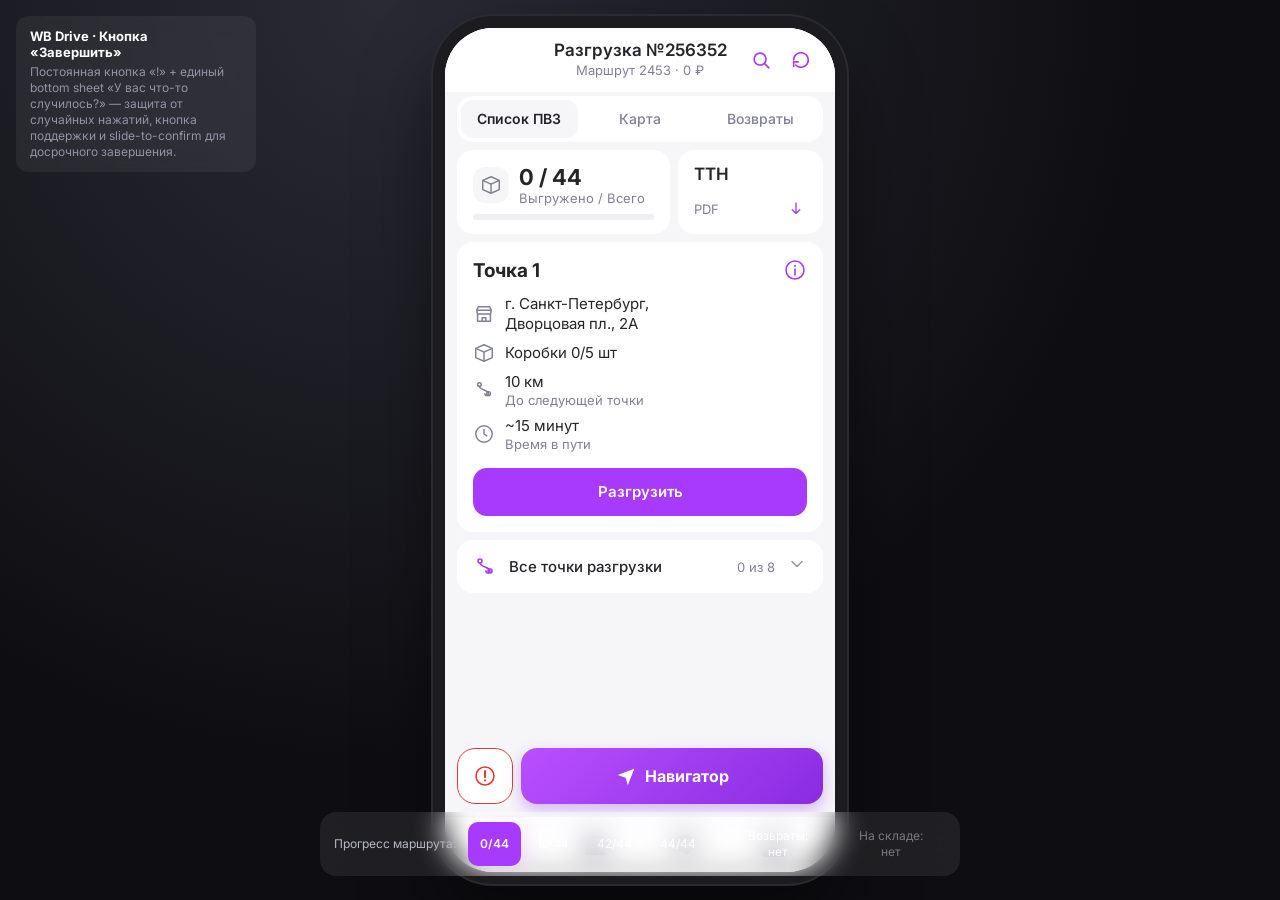
==== commit 8e942f3e: "feat(finish-route): упрощённый инцидент-шит после дизайн-ревью По итогам дизайн-ревью с продуктовыми" ====
--- a/finish-route.html
+++ b/finish-route.html
@@ -11,14 +11,14 @@
     <link href="https://fonts.googleapis.com/css2?family=Inter:wght@400;500;600;700&family=Roboto:wght@400&display=swap" rel="stylesheet" />
 
     <link rel="stylesheet" href="styles.css?v=8" />
-    <link rel="stylesheet" href="finish-route.css?v=7" />
+    <link rel="stylesheet" href="finish-route.css?v=8" />
 </head>
 <body>
     <!-- Подсказка для десктопа -->
     <aside class="desk-hint" aria-hidden="true">
         <div class="desk-hint__inner">
             <strong>WB Drive · Кнопка «Завершить»</strong>
-            <span>Прототип адаптивной кнопки + bottom sheet «Что произошло?» — защита от случайных нажатий и поддержка ЧП-кейсов на маршруте.</span>
+            <span>Постоянная кнопка «!» + единый bottom sheet «У вас что-то случилось?» — защита от случайных нажатий, кнопка поддержки и slide-to-confirm для досрочного завершения.</span>
         </div>
     </aside>
 
@@ -146,6 +146,6 @@
         </defs>
     </svg>
 
-    <script src="finish-route.js?v=7"></script>
+    <script src="finish-route.js?v=8"></script>
 </body>
 </html>
--- a/finish-route.css
+++ b/finish-route.css
@@ -440,32 +440,33 @@
 }
 
 /* ============================================================
-   Вариант B досрочного завершения — красная иконка-кнопка «⚠»
-   слева от Навигатора. Цвет destructive — чтобы было понятно,
-   что это опасное действие, требующее подтверждения.
-   ============================================================ */
-.fr-finish-icon {
-    width: 52px;
-    height: 52px;
-    border-radius: 16px;
-    background: rgba(229, 57, 53, 0.10);
+   Постоянная кнопка «!» слева от Навигатора — досрочное /
+   аварийное завершение. Белая с тонкой обводкой и красной
+   иконкой: заметна как «опасное действие», но не кричит
+   красным фоном во время нормального рейса.
+   ============================================================ */
+.fr-incident-btn {
+    width: 56px;
+    height: 56px;
+    border-radius: 18px;
+    background: #ffffff;
     color: var(--fr-destructive-fg);
-    border: none;
+    border: 1.5px solid var(--fr-destructive-fg);
     display: grid;
     place-items: center;
     cursor: pointer;
     flex-shrink: 0;
     transition: background 0.15s ease, transform 0.1s ease;
 }
-.fr-finish-icon:hover {
-    background: rgba(229, 57, 53, 0.16);
-}
-.fr-finish-icon:active {
+.fr-incident-btn:hover {
+    background: var(--fr-destructive-bg);
+}
+.fr-incident-btn:active {
     transform: scale(0.96);
 }
-.fr-finish-icon svg {
-    width: 22px;
-    height: 22px;
+.fr-incident-btn svg {
+    width: 24px;
+    height: 24px;
 }
 
 /* «Все точки разгрузки» — раскрывашка */
@@ -1066,6 +1067,114 @@
 }
 
 /* ============================================================
+   Инцидент-шит «У вас что-то случилось?» (после дизайн-ревью)
+   ============================================================ */
+.fr-sheet__close-row {
+    display: flex;
+    justify-content: flex-end;
+    padding: 4px 16px 0;
+}
+.fr-incident {
+    text-align: center;
+    padding-bottom: 4px;
+}
+.fr-incident__icon {
+    width: 72px;
+    height: 72px;
+    border-radius: 50%;
+    background: #fff4e0;
+    color: #f08c00;
+    display: grid;
+    place-items: center;
+    margin: 4px auto 16px;
+}
+.fr-incident__icon svg {
+    width: 32px;
+    height: 32px;
+}
+.fr-incident__title {
+    font-size: 20px;
+    line-height: 25px;
+    font-weight: 700;
+    color: var(--mo-text-icon-primary);
+    margin-bottom: 8px;
+}
+.fr-incident__sub {
+    font-size: 14px;
+    line-height: 19px;
+    color: var(--mo-text-icon-secondary);
+    margin-bottom: 20px;
+    padding: 0 4px;
+}
+.fr-incident__callout {
+    display: flex;
+    gap: 12px;
+    text-align: left;
+    background: #fff8e6;
+    border: 1px solid rgba(176, 121, 0, 0.16);
+    border-radius: 14px;
+    padding: 14px 16px;
+    margin-bottom: 16px;
+}
+.fr-incident__callout-icon {
+    width: 26px;
+    height: 26px;
+    border-radius: 50%;
+    background: #fff4d6;
+    color: #f08c00;
+    display: grid;
+    place-items: center;
+    flex-shrink: 0;
+}
+.fr-incident__callout-icon svg {
+    width: 18px;
+    height: 18px;
+}
+.fr-incident__callout-text {
+    font-size: 14px;
+    line-height: 19px;
+    color: #6b4d00;
+}
+.fr-incident__callout-text b {
+    color: #5a4000;
+    font-weight: 700;
+}
+
+/* «Написать в поддержку» — вторичная helpful-кнопка над свайпом */
+.fr-support-btn {
+    width: 100%;
+    height: 52px;
+    border-radius: 16px;
+    background: var(--mo-accent-purple-soft);
+    color: var(--mo-accent-purple);
+    border: none;
+    font-size: 16px;
+    line-height: 20px;
+    font-weight: 600;
+    display: flex;
+    align-items: center;
+    justify-content: center;
+    gap: 8px;
+    cursor: pointer;
+    margin-bottom: 14px;
+    transition: background 0.15s ease, transform 0.1s ease;
+}
+.fr-support-btn:hover {
+    background: rgba(167, 58, 253, 0.16);
+}
+.fr-support-btn:active {
+    transform: scale(0.99);
+}
+.fr-support-btn.is-done {
+    background: var(--fr-success-bg);
+    color: var(--fr-success-fg);
+}
+.fr-support-btn svg {
+    width: 22px;
+    height: 22px;
+}
+
+/* ============================================================
    Slide-to-confirm — реальный drag-жест
    ============================================================ */
 .fr-slide {
@@ -1083,14 +1192,34 @@
     position: absolute;
     inset: 0;
     display: flex;
+    flex-direction: column;
     align-items: center;
     justify-content: center;
+    gap: 1px;
     font-size: 15px;
     line-height: 20px;
     font-weight: 600;
     color: var(--mo-text-icon-secondary);
     pointer-events: none;
     transition: opacity 0.2s;
+}
+.fr-slide__label {
+    font-size: 16px;
+    line-height: 20px;
+    font-weight: 700;
+}
+.fr-slide__hint {
+    font-size: 12px;
+    line-height: 15px;
+    font-weight: 500;
+    opacity: 0.75;
+}
+/* Деструктивный вариант — красная дорожка и красный текст (как в макете) */
+.fr-slide--destructive {
+    background: var(--fr-destructive-bg);
+}
+.fr-slide--destructive .fr-slide__track-text {
+    color: var(--fr-destructive-fg);
 }
 .fr-slide__fill {
     position: absolute;
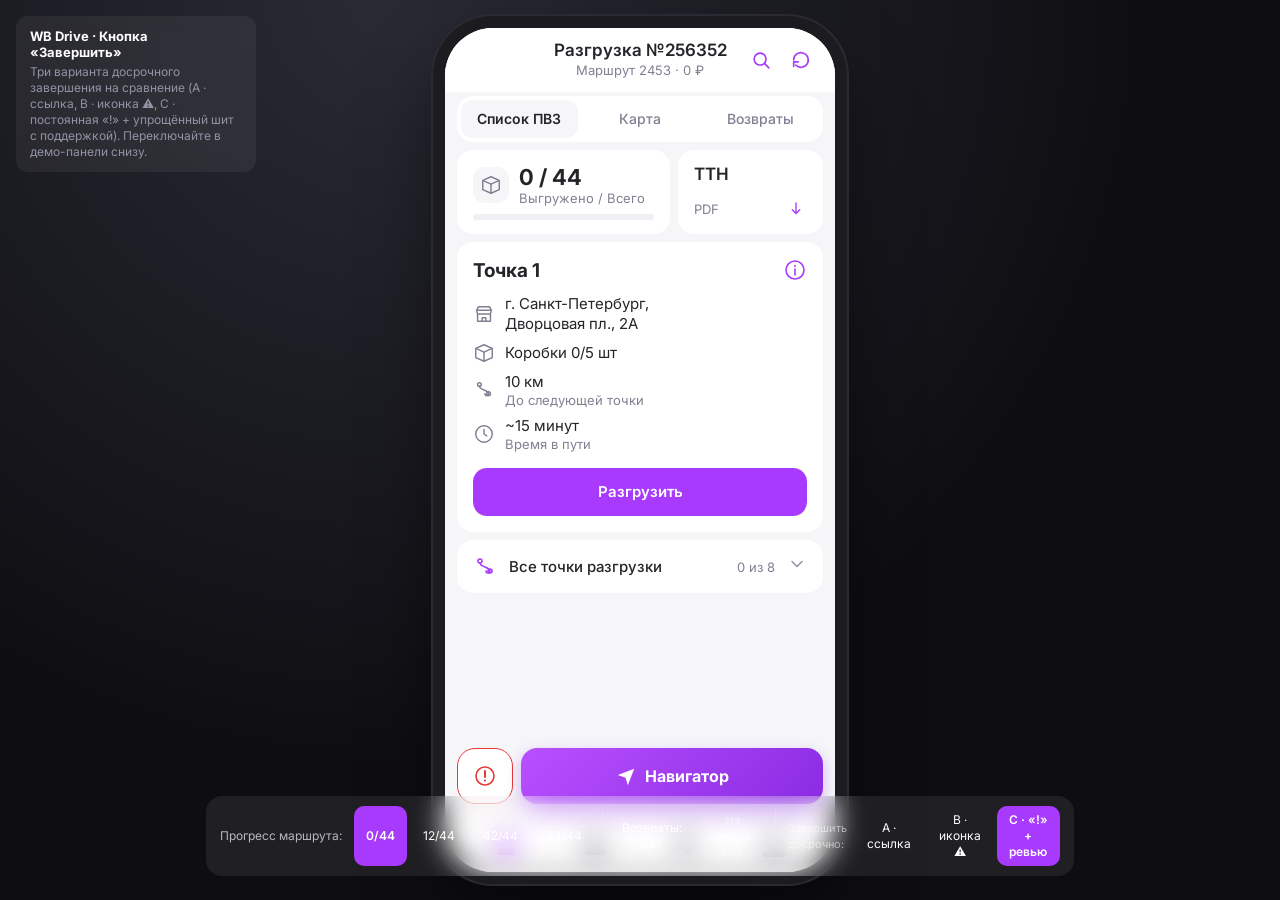
==== commit 619c9e65: "feat(finish-route): вернул варианты A и B рядом с C Дизайнер ещё опирается на ранние варианты — верн" ====
--- a/finish-route.html
+++ b/finish-route.html
@@ -11,14 +11,14 @@
     <link href="https://fonts.googleapis.com/css2?family=Inter:wght@400;500;600;700&family=Roboto:wght@400&display=swap" rel="stylesheet" />
 
     <link rel="stylesheet" href="styles.css?v=8" />
-    <link rel="stylesheet" href="finish-route.css?v=8" />
+    <link rel="stylesheet" href="finish-route.css?v=9" />
 </head>
 <body>
     <!-- Подсказка для десктопа -->
     <aside class="desk-hint" aria-hidden="true">
         <div class="desk-hint__inner">
             <strong>WB Drive · Кнопка «Завершить»</strong>
-            <span>Постоянная кнопка «!» + единый bottom sheet «У вас что-то случилось?» — защита от случайных нажатий, кнопка поддержки и slide-to-confirm для досрочного завершения.</span>
+            <span>Три варианта досрочного завершения на сравнение (A · ссылка, B · иконка ⚠, C · постоянная «!» + упрощённый шит с поддержкой). Переключайте в демо-панели снизу.</span>
         </div>
     </aside>
 
@@ -146,6 +146,6 @@
         </defs>
     </svg>
 
-    <script src="finish-route.js?v=8"></script>
+    <script src="finish-route.js?v=9"></script>
 </body>
 </html>
--- a/finish-route.css
+++ b/finish-route.css
@@ -469,6 +469,31 @@
     height: 24px;
 }
 
+/* Вариант B — иконка-кнопка «⚠» (мягкий красный фон, без обводки) */
+.fr-finish-icon {
+    width: 52px;
+    height: 52px;
+    border-radius: 16px;
+    background: rgba(229, 57, 53, 0.10);
+    color: var(--fr-destructive-fg);
+    border: none;
+    display: grid;
+    place-items: center;
+    cursor: pointer;
+    flex-shrink: 0;
+    transition: background 0.15s ease, transform 0.1s ease;
+}
+.fr-finish-icon:hover {
+    background: rgba(229, 57, 53, 0.16);
+}
+.fr-finish-icon:active {
+    transform: scale(0.96);
+}
+.fr-finish-icon svg {
+    width: 22px;
+    height: 22px;
+}
+
 /* «Все точки разгрузки» — раскрывашка */
 .fr-all-points {
     margin: 8px 12px 140px;
